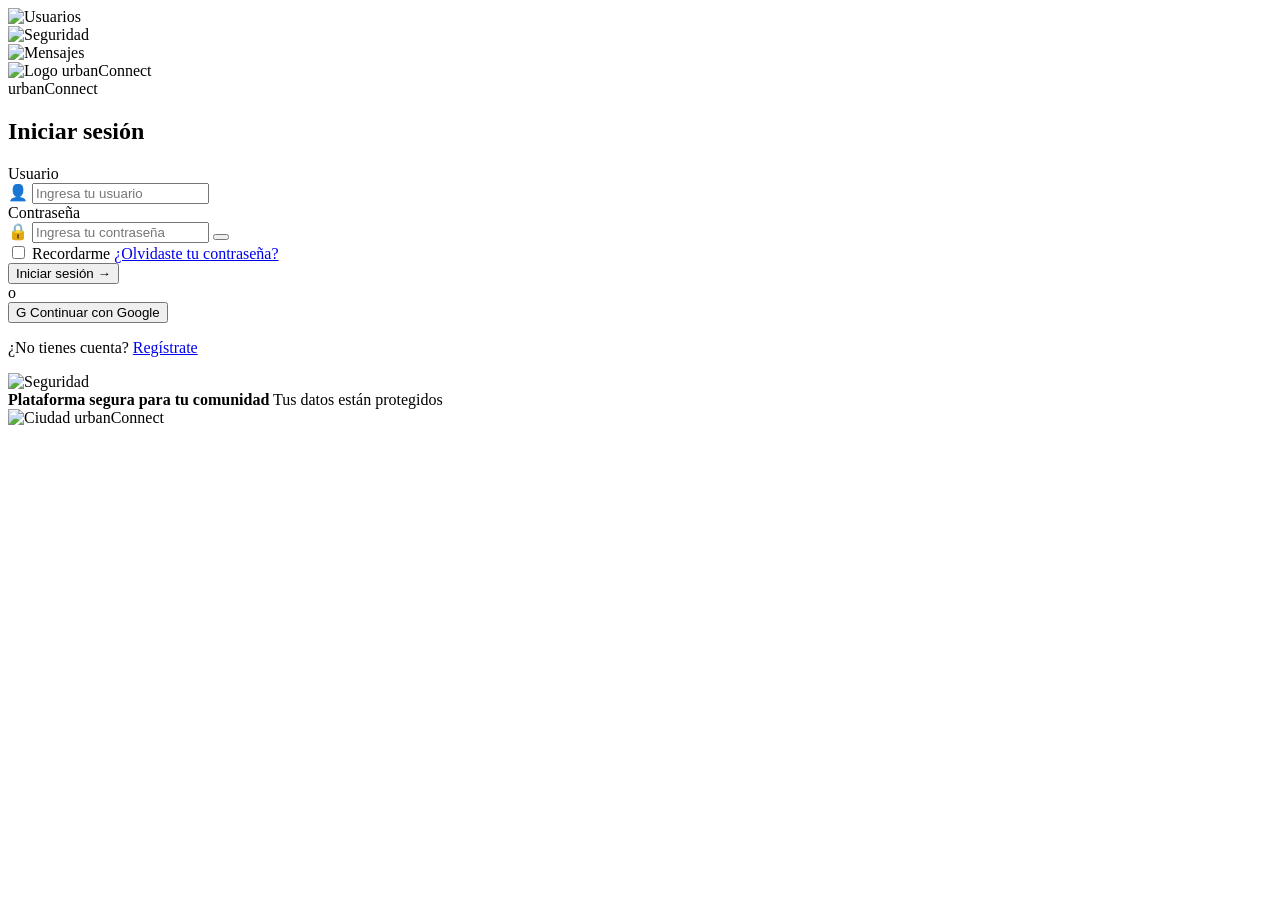
==== Login.html @ fca7dd19 "Actualiza login, index y reportes" ====
<!DOCTYPE html>
<html lang="es">
<head>
  <meta charset="UTF-8" />
  <meta name="viewport" content="width=device-width, initial-scale=1.0" />

  <title>UrbanConnect | Login</title>
<link rel="stylesheet" href="css/global.css" />
<link rel="stylesheet" href="css/login.css" />
</head>

<body>
  <main class="page">

    <!-- Decoración de fondo -->
    <div class="cloud left"></div>
    <div class="cloud right"></div>

    <div class="route-line one"></div>
    <div class="route-line two"></div>

    <!-- Íconos flotantes -->
    <div class="float-card users">
      <img src="img/icon-users.png" alt="Usuarios" />
    </div>

    <div class="float-card shield">
      <img src="img/icon-shield.png" alt="Seguridad" />
    </div>

    <div class="float-card chat">
      <img src="img/icon-chat.png" alt="Mensajes" />
    </div>

    <!-- Tarjeta de login -->
    <section class="login-card">

      <div class="logo">
        <img 
          src="img/logo-urbanconnect.png" 
          alt="Logo urbanConnect" 
          class="logo-img" 
        />

        <div class="brand">
          urban<span>Connect</span>
        </div>
      </div>

      <h1>Iniciar sesión</h1>

      <form id="loginForm">

        <div class="form-group">
          <label for="login">Usuario</label>

          <div class="input-box">
            <span class="input-symbol">👤</span>

            <input 
              type="text" 
              id="login" 
              placeholder="Ingresa tu usuario" 
              required 
            />
          </div>
        </div>

        <div class="form-group">
          <label for="password">Contraseña</label>

          <div class="input-box">
            <span class="input-symbol">🔒</span>

            <input 
              type="password" 
              id="password" 
              placeholder="Ingresa tu contraseña" 
              required 
            />

            <button 
              class="eye-icon" 
              type="button" 
              onclick="togglePassword()"
            >
            </button>
          </div>
        </div>

        <div class="options">
          <label class="remember">
            <input type="checkbox" />
            Recordarme
          </label>

          <a href="#">¿Olvidaste tu contraseña?</a>
        </div>

        <button type="submit" class="btn-primary">
          Iniciar sesión <span>→</span>
        </button>

        <div class="divider">o</div>

        <button type="button" class="google-btn">
          <span class="google-g">G</span>
          Continuar con Google
        </button>

        <p class="register">
          ¿No tienes cuenta?
          <a href="#">Regístrate</a>
        </p>

      </form>
    </section>

    <!-- Texto inferior de seguridad -->
    <div class="secure">
      <img src="img/icon-shield.png" alt="Seguridad" />

      <div>
        <strong>Plataforma segura para tu comunidad</strong>
        Tus datos están protegidos
      </div>
    </div>

    <!-- Imagen de ciudad -->
    <img 
      src="img/city-background.png" 
      alt="Ciudad urbanConnect" 
      class="city-img" 
    />

  </main>

  <script src="js/login.js"></script>
</body>
</html>
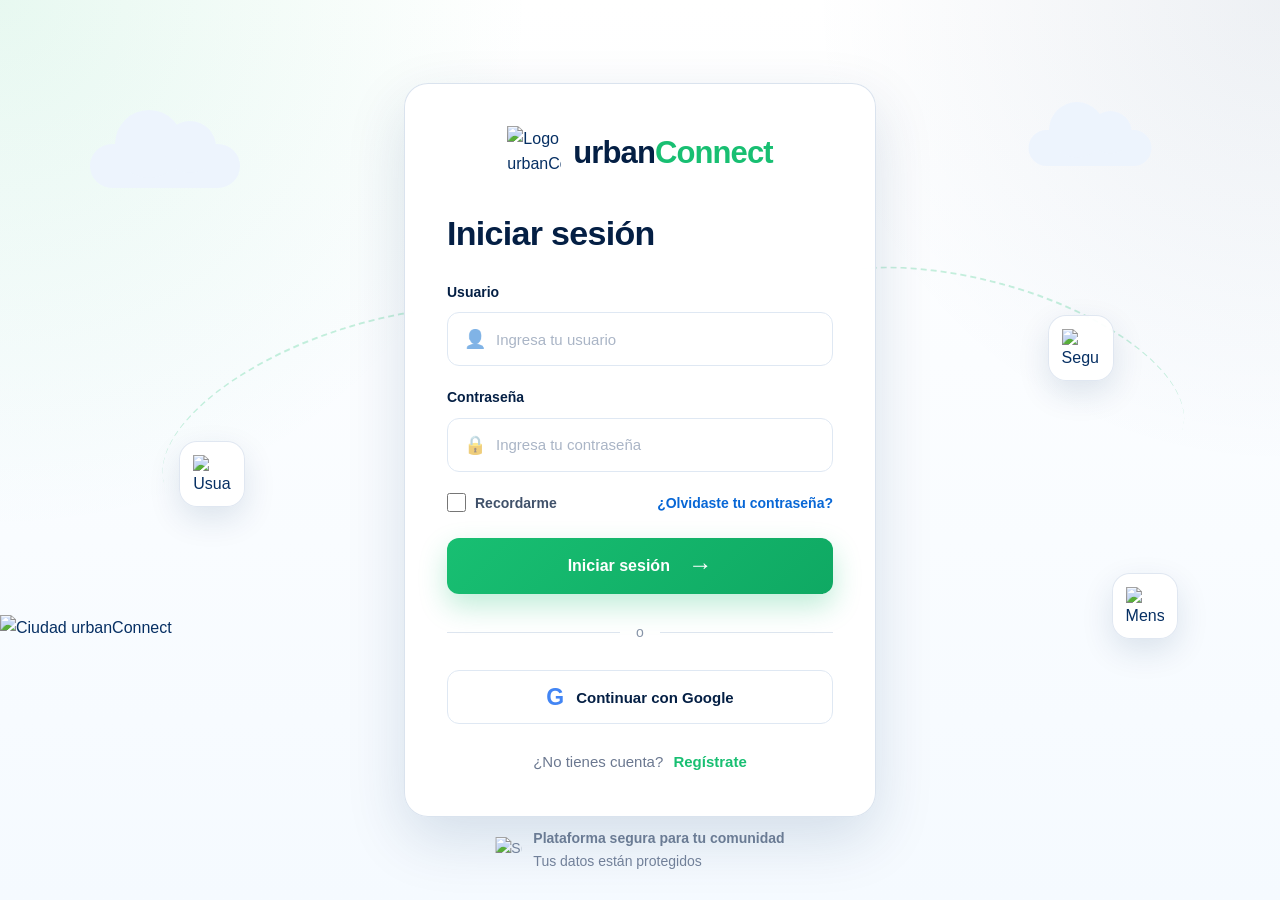
==== commit df7f7a83: "Fix all 19-06-26" ====
--- a/Login.html
+++ b/Login.html
@@ -110,7 +110,7 @@
 
         <p class="register">
           ¿No tienes cuenta?
-          <a href="#">Regístrate</a>
+          <a href="registro.html">Regístrate</a>
         </p>
 
       </form>
@@ -137,4 +137,4 @@
 
   <script src="js/login.js"></script>
 </body>
-</html>+</html>
--- a/css/global.css
+++ b/css/global.css
@@ -0,0 +1,52 @@
+:root {
+  --azul: #062f63;
+  --azul-oscuro: #041f44;
+  --verde: #18bf72;
+  --verde-oscuro: #0fa963;
+  --verde-claro: #e9fbf3;
+  --naranja: #ffad1f;
+  --morado: #855cf8;
+  --rojo: #ef4444;
+  --gris: #6b7890;
+  --gris-claro: #f5f8fc;
+  --borde: #dfe8f3;
+  --blanco: #ffffff;
+  --sombra: 0 12px 35px rgba(7, 47, 99, 0.09);
+  --sombra-fuerte: 0 22px 60px rgba(7, 47, 99, 0.14);
+}
+
+* {
+  box-sizing: border-box;
+  margin: 0;
+  padding: 0;
+  font-family: "Segoe UI", Arial, sans-serif;
+}
+
+html {
+  scroll-behavior: smooth;
+}
+
+body {
+  min-height: 100vh;
+  color: var(--azul-oscuro);
+}
+
+a {
+  text-decoration: none;
+  color: inherit;
+}
+
+button,
+input,
+select {
+  font-family: inherit;
+}
+
+button {
+  cursor: pointer;
+}
+
+img {
+  max-width: 100%;
+  display: block;
+}
--- a/css/login.css
+++ b/css/login.css
@@ -0,0 +1,487 @@
+body {
+  min-height: 100vh;
+  color: var(--azul);
+  background:
+    radial-gradient(circle at top left, rgba(24, 191, 114, 0.10), transparent 34%),
+    radial-gradient(circle at top right, rgba(7, 47, 99, 0.07), transparent 30%),
+    linear-gradient(180deg, #ffffff 0%, #f5faff 100%);
+  overflow-x: hidden;
+  font-weight: 400;
+  line-height: 1.6;
+}
+
+.page {
+  position: relative;
+  min-height: 100vh;
+  display: flex;
+  justify-content: center;
+  align-items: center;
+  padding: 42px 20px;
+  overflow: hidden;
+}
+
+/* Nubes decorativas */
+
+.cloud {
+  position: absolute;
+  width: 150px;
+  height: 44px;
+  background: #edf4fe;
+  border-radius: 50px;
+  opacity: 0.92;
+  z-index: 0;
+}
+
+.cloud::before,
+.cloud::after {
+  content: "";
+  position: absolute;
+  background: #edf4fe;
+  border-radius: 50%;
+}
+
+.cloud::before {
+  width: 68px;
+  height: 68px;
+  left: 25px;
+  top: -34px;
+}
+
+.cloud::after {
+  width: 52px;
+  height: 52px;
+  right: 24px;
+  top: -23px;
+}
+
+.cloud.left {
+  top: 16%;
+  left: 7%;
+}
+
+.cloud.right {
+  top: 14%;
+  right: 9%;
+  transform: scale(0.82);
+}
+
+/* Líneas punteadas */
+
+.route-line {
+  position: absolute;
+  width: 430px;
+  height: 190px;
+  border-top: 2px dashed rgba(24, 191, 114, 0.24);
+  border-radius: 50%;
+  pointer-events: none;
+  z-index: 0;
+}
+
+.route-line.one {
+  left: 12%;
+  top: 36%;
+  transform: rotate(-18deg);
+}
+
+.route-line.two {
+  right: 7%;
+  top: 31%;
+  transform: rotate(15deg);
+}
+
+/* Íconos flotantes */
+
+.float-card {
+  position: absolute;
+  width: 66px;
+  height: 66px;
+  border-radius: 18px;
+  background: rgba(255, 255, 255, 0.94);
+  border: 1px solid rgba(217, 226, 238, 0.8);
+  box-shadow: 0 12px 32px rgba(7, 47, 99, 0.12);
+  display: grid;
+  place-items: center;
+  z-index: 2;
+}
+
+.float-card img {
+  width: 38px;
+  height: 38px;
+  object-fit: contain;
+}
+
+.float-card.users {
+  left: 14%;
+  top: 49%;
+}
+
+.float-card.shield {
+  right: 13%;
+  top: 35%;
+}
+
+.float-card.chat {
+  right: 8%;
+  bottom: 29%;
+}
+
+/* Tarjeta de login */
+
+.login-card {
+  position: relative;
+  z-index: 4;
+  width: 100%;
+  max-width: 472px;
+  padding: 42px;
+  border-radius: 24px;
+  background: rgba(255, 255, 255, 0.94);
+  border: 1px solid rgba(217, 226, 238, 0.95);
+  box-shadow: var(--sombra-fuerte);
+  backdrop-filter: blur(18px);
+  animation: fadeUp 0.65s ease both;
+}
+
+@keyframes fadeUp {
+  from {
+    opacity: 0;
+    transform: translateY(18px);
+  }
+
+  to {
+    opacity: 1;
+    transform: translateY(0);
+  }
+}
+
+/* Logo */
+
+.logo {
+  display: flex;
+  justify-content: center;
+  align-items: center;
+  gap: 12px;
+  margin-bottom: 34px;
+}
+
+.logo-img {
+  width: 54px;
+  height: 54px;
+  object-fit: contain;
+}
+
+.brand {
+  font-size: 31px;
+  font-weight: 700;
+  letter-spacing: -0.9px;
+  color: var(--azul-oscuro);
+}
+
+.brand span {
+  color: var(--verde);
+}
+
+h1 {
+  font-size: 34px;
+  line-height: 1.15;
+  font-weight: 700;
+  color: var(--azul-oscuro);
+  letter-spacing: -0.7px;
+  margin-bottom: 28px;
+}
+
+/* Formulario */
+
+.form-group {
+  margin-bottom: 20px;
+}
+
+label {
+  display: block;
+  margin-bottom: 9px;
+  font-size: 14px;
+  font-weight: 600;
+  color: var(--azul-oscuro);
+}
+
+.input-box {
+  position: relative;
+}
+
+.input-box input {
+  width: 100%;
+  height: 54px;
+  padding: 0 48px;
+  border: 1.5px solid var(--borde);
+  border-radius: 12px;
+  background: var(--blanco);
+  color: var(--azul);
+  font-size: 15px;
+  outline: none;
+  transition: 0.25s ease;
+}
+
+.input-box input::placeholder {
+  color: #aab5c6;
+}
+
+.input-box input:focus {
+  border-color: var(--verde);
+  box-shadow: 0 0 0 4px rgba(24, 191, 114, 0.13);
+}
+
+.input-symbol {
+  position: absolute;
+  left: 17px;
+  top: 50%;
+  transform: translateY(-50%);
+  font-size: 18px;
+  opacity: 0.55;
+  z-index: 2;
+}
+
+.eye-icon {
+  position: absolute;
+  right: 17px;
+  top: 50%;
+  transform: translateY(-50%);
+  border: none;
+  background: transparent;
+  font-size: 18px;
+  opacity: 0.65;
+}
+
+/* Opciones */
+
+.options {
+  display: flex;
+  justify-content: space-between;
+  align-items: center;
+  gap: 14px;
+  margin: 6px 0 24px;
+  font-size: 14px;
+}
+
+.remember {
+  display: flex;
+  align-items: center;
+  gap: 9px;
+  color: #40516a;
+  white-space: nowrap;
+  margin-bottom: 0;
+}
+
+.remember input {
+  width: 19px;
+  height: 19px;
+  accent-color: var(--verde);
+}
+
+.options a {
+  color: #0867d6;
+  font-weight: 600;
+}
+
+.options a:hover {
+  text-decoration: underline;
+}
+
+/* Botón principal */
+
+.btn-primary {
+  width: 100%;
+  height: 56px;
+  border: none;
+  border-radius: 12px;
+  background: linear-gradient(135deg, var(--verde), var(--verde-oscuro));
+  color: var(--blanco);
+  font-size: 16px;
+  font-weight: 700;
+  box-shadow: 0 12px 28px rgba(24, 191, 114, 0.28);
+  transition: 0.25s ease;
+}
+
+.btn-primary span {
+  margin-left: 14px;
+  font-size: 24px;
+  line-height: 0;
+  vertical-align: -2px;
+}
+
+.btn-primary:hover {
+  transform: translateY(-2px);
+  box-shadow: 0 17px 36px rgba(24, 191, 114, 0.35);
+}
+
+/* Separador */
+
+.divider {
+  display: flex;
+  align-items: center;
+  gap: 16px;
+  color: #8794a8;
+  font-size: 14px;
+  margin: 27px 0;
+}
+
+.divider::before,
+.divider::after {
+  content: "";
+  height: 1px;
+  flex: 1;
+  background: #dde5ef;
+}
+
+/* Botón Google */
+
+.google-btn {
+  width: 100%;
+  height: 54px;
+  border: 1.5px solid var(--borde);
+  border-radius: 12px;
+  background: var(--blanco);
+  color: var(--azul-oscuro);
+  font-size: 15px;
+  font-weight: 600;
+  display: flex;
+  justify-content: center;
+  align-items: center;
+  gap: 12px;
+  transition: 0.25s ease;
+}
+
+.google-btn:hover {
+  border-color: #b8c6d8;
+  background: #f9fcff;
+  transform: translateY(-1px);
+}
+
+.google-g {
+  font-size: 23px;
+  font-weight: 700;
+  font-family: Arial, sans-serif;
+  color: #4285f4;
+}
+
+/* Registro */
+
+.register {
+  margin-top: 26px;
+  text-align: center;
+  font-size: 15px;
+  color: var(--gris);
+}
+
+.register a {
+  color: var(--verde);
+  margin-left: 6px;
+  font-weight: 600;
+}
+
+/* Seguridad inferior */
+
+.secure {
+  position: absolute;
+  z-index: 4;
+  left: 50%;
+  bottom: 28px;
+  transform: translateX(-50%);
+  display: flex;
+  align-items: center;
+  justify-content: center;
+  gap: 12px;
+  color: #718099;
+  font-size: 14px;
+  text-align: left;
+  white-space: nowrap;
+}
+
+.secure img {
+  width: 26px;
+  height: 26px;
+  object-fit: contain;
+}
+
+.secure strong {
+  display: block;
+  color: #6a7b94;
+  font-weight: 600;
+}
+
+/* Imagen de ciudad */
+
+.city-img {
+  position: absolute;
+  left: 0;
+  right: 0;
+  bottom: 0;
+  width: 100%;
+  height: 285px;
+  object-fit: cover;
+  object-position: bottom center;
+  pointer-events: none;
+  z-index: 1;
+}
+
+/* Responsive tablet */
+
+@media (max-width: 900px) {
+  .float-card,
+  .route-line,
+  .cloud {
+    display: none;
+  }
+
+  .page {
+    flex-direction: column;
+    padding-bottom: 28px;
+  }
+
+  .secure {
+    position: relative;
+    bottom: auto;
+    left: auto;
+    transform: none;
+    margin-top: 24px;
+  }
+}
+
+/* Responsive celular */
+
+@media (max-width: 540px) {
+  .login-card {
+    padding: 30px 22px;
+    border-radius: 22px;
+  }
+
+  .logo {
+    margin-bottom: 26px;
+  }
+
+  .logo-img {
+    width: 48px;
+    height: 48px;
+  }
+
+  .brand {
+    font-size: 27px;
+  }
+
+  h1 {
+    font-size: 28px;
+  }
+
+  .options {
+    flex-direction: column;
+    align-items: flex-start;
+  }
+
+  .city-img {
+    opacity: 0.55;
+  }
+
+  .secure {
+    font-size: 12px;
+    white-space: normal;
+    max-width: 330px;
+  }
+}
